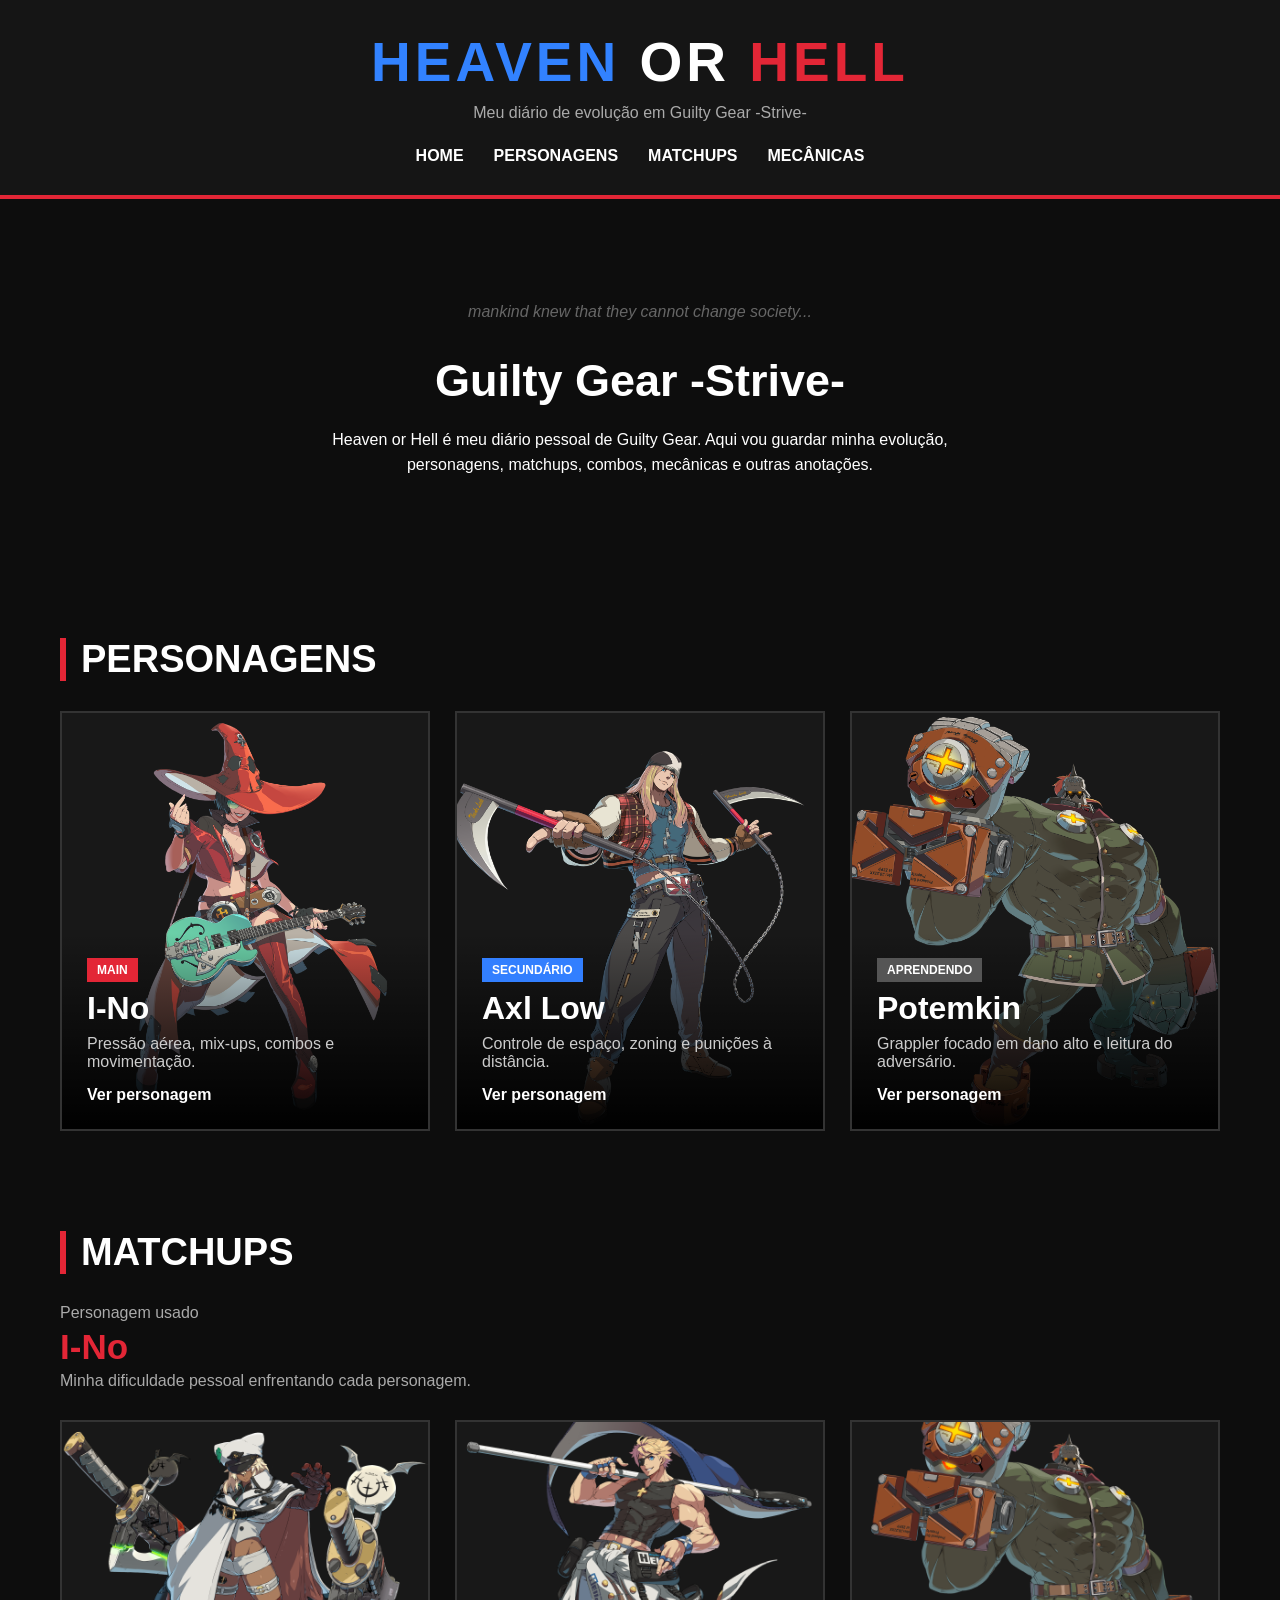
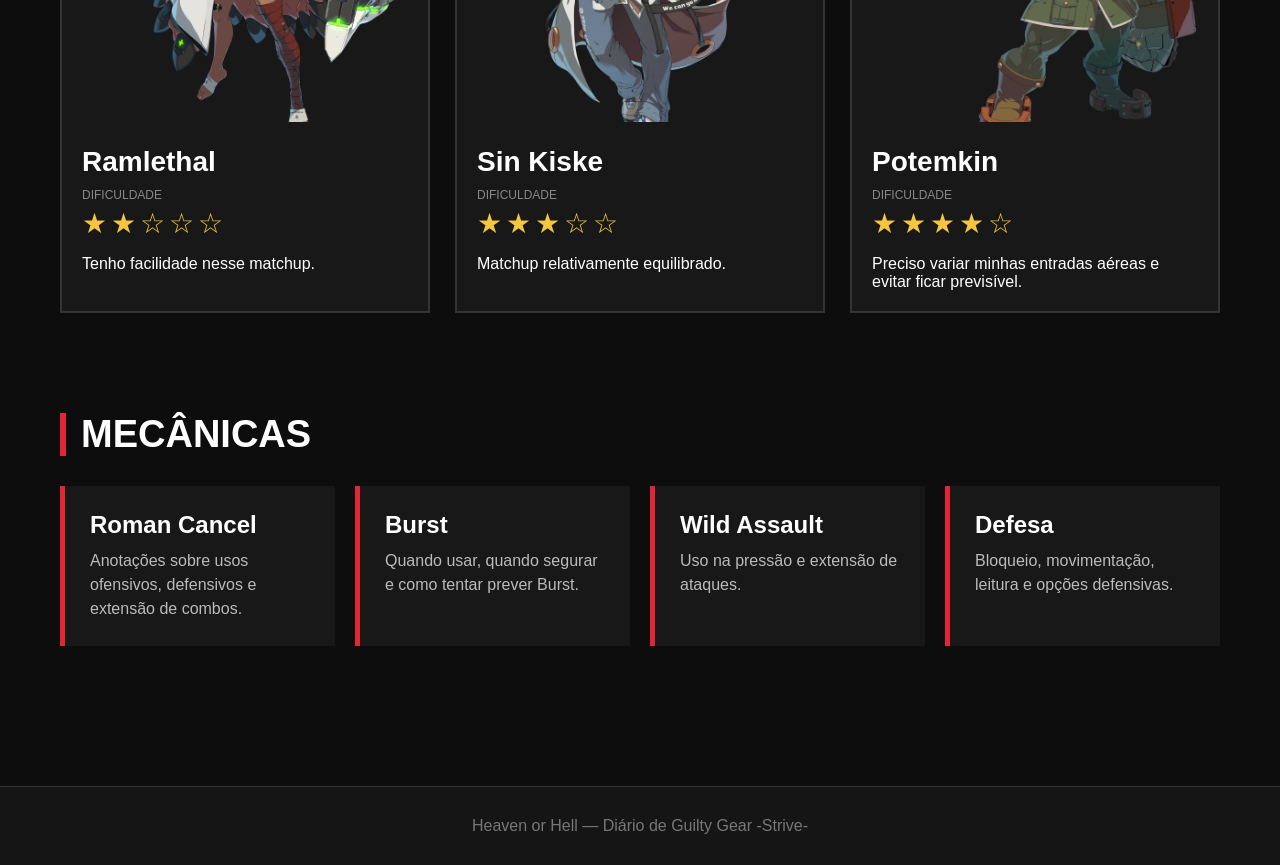
==== index.html @ 465502f7 "modelagem basica do site e favicon" ====
<!DOCTYPE html>
<html lang="pt-BR">

<head>
    <meta charset="UTF-8">
    <meta name="viewport" content="width=device-width, initial-scale=1.0">

    <title>Heaven or Hell</title>

    <link rel="stylesheet" href="style.css">
    <link rel="icon" type="image/svg+xml" href="favicon.svg">
</head>

<body>

    <header>

        <h1>
            <span class="heaven">Heaven</span>
            <span class="or">or</span>
            <span class="hell">Hell</span>
        </h1>

        <p class="subtitle">
            Meu diário de evolução em Guilty Gear -Strive-
        </p>

        <nav>
            <a href="#home">Home</a>
            <a href="#personagens">Personagens</a>
            <a href="#matchups">Matchups</a>
            <a href="#mecanicas">Mecânicas</a>
        </nav>

    </header>


    <main>

        <!-- HOME -->

        <section id="home" class="home">

            <p class="quote">
                mankind knew that they cannot change society...
            </p>

            <h2>Guilty Gear -Strive-</h2>

            <p>
                Heaven or Hell é meu diário pessoal de Guilty Gear.
                Aqui vou guardar minha evolução, personagens,
                matchups, combos, mecânicas e outras anotações.
            </p>

        </section>


        <!-- PERSONAGENS -->

        <section id="personagens">

            <h2 class="section-title">
                Personagens
            </h2>

            <div class="characters-grid">


                <!-- I-NO -->

                <article class="character-card">

                    <img src="characters/chara15_ino.png" alt="I-No">

                    <div class="character-info">

                        <span class="status main">
                            Main
                        </span>

                        <h3>I-No</h3>

                        <p>
                            Pressão aérea, mix-ups,
                            combos e movimentação.
                        </p>

                        <a href="I-no.html">
                            Ver personagem
                        </a>

                    </div>

                </article>


                <!-- AXL -->

                <article class="character-card">

                    <img src="characters/chara04_axl.png" alt="Axl Low">

                    <div class="character-info">

                        <span class="status secondary">
                            Secundário
                        </span>

                        <h3>Axl Low</h3>

                        <p>
                            Controle de espaço,
                            zoning e punições à distância.
                        </p>

                        <a href="#">
                            Ver personagem
                        </a>

                    </div>

                </article>


                <!-- POTEMKIN -->

                <article class="character-card">

                    <img src="characters/chara06_pot.png" alt="Potemkin">

                    <div class="character-info">

                        <span class="status learning">
                            Aprendendo
                        </span>

                        <h3>Potemkin</h3>

                        <p>
                            Grappler focado em dano alto
                            e leitura do adversário.
                        </p>

                        <a href="#">
                            Ver personagem
                        </a>

                    </div>

                </article>

            </div>

        </section>


        <!-- MATCHUPS -->

        <section id="matchups">

            <h2 class="section-title">
                Matchups
            </h2>

            <div class="matchup-header">

                <p>Personagem usado</p>

                <h3>I-No</h3>

                <p>
                    Minha dificuldade pessoal enfrentando
                    cada personagem.
                </p>

            </div>


            <div class="matchup-grid">


                <!-- RAMLETHAL -->

                <article class="matchup-card">

                    <img src="characters/chara10_ram.png" alt="Ramlethal">

                    <div class="matchup-info">

                        <h3>Ramlethal</h3>

                        <p class="difficulty-title">
                            Dificuldade
                        </p>

                        <div class="stars">
                            ★★☆☆☆
                        </div>

                        <p>
                            Tenho facilidade nesse matchup.
                        </p>

                    </div>

                </article>


                <!-- SIN -->

                <article class="matchup-card">

                    <img src="characters/chara22_sin.png" alt="Sin Kiske">

                    <div class="matchup-info">

                        <h3>Sin Kiske</h3>

                        <p class="difficulty-title">
                            Dificuldade
                        </p>

                        <div class="stars">
                            ★★★☆☆
                        </div>

                        <p>
                            Matchup relativamente equilibrado.
                        </p>

                    </div>

                </article>


                <!-- POTEMKIN -->

                <article class="matchup-card">

                    <img src="characters/chara06_pot.png" alt="Potemkin">

                    <div class="matchup-info">

                        <h3>Potemkin</h3>

                        <p class="difficulty-title">
                            Dificuldade
                        </p>

                        <div class="stars">
                            ★★★★☆
                        </div>

                        <p>
                            Preciso variar minhas entradas
                            aéreas e evitar ficar previsível.
                        </p>

                    </div>

                </article>

            </div>

        </section>


        <!-- MECÂNICAS -->

        <section id="mecanicas">

            <h2 class="section-title">
                Mecânicas
            </h2>


            <div class="mechanics-grid">

                <article class="mechanic-card">

                    <h3>Roman Cancel</h3>

                    <p>
                        Anotações sobre usos ofensivos,
                        defensivos e extensão de combos.
                    </p>

                </article>


                <article class="mechanic-card">

                    <h3>Burst</h3>

                    <p>
                        Quando usar, quando segurar
                        e como tentar prever Burst.
                    </p>

                </article>


                <article class="mechanic-card">

                    <h3>Wild Assault</h3>

                    <p>
                        Uso na pressão e extensão
                        de ataques.
                    </p>

                </article>


                <article class="mechanic-card">

                    <h3>Defesa</h3>

                    <p>
                        Bloqueio, movimentação,
                        leitura e opções defensivas.
                    </p>

                </article>

            </div>

        </section>

    </main>


    <footer>

        <p>
            Heaven or Hell — Diário de Guilty Gear -Strive-
        </p>

    </footer>

</body>

</html>
---- style.css ----
/* ===============================
   CONFIGURAÇÕES GERAIS
================================ */

* {
    margin: 0;
    padding: 0;
    box-sizing: border-box;
}


html {
    scroll-behavior: smooth;
}


body {
    background-color: #0d0d0d;

    color: white;

    font-family: Arial, Helvetica, sans-serif;
}


/* ===============================
   HEADER
================================ */

header {
    background-color: #151515;

    text-align: center;

    padding: 30px;

    border-bottom: 4px solid #e32636;
}


header h1 {
    font-size: 55px;

    text-transform: uppercase;

    letter-spacing: 4px;
}


.heaven {
    color: #3282ff;
}


.or {
    color: white;
}


.hell {
    color: #e32636;
}


.subtitle {
    color: #aaaaaa;

    margin-top: 10px;

    margin-bottom: 25px;
}


/* ===============================
   MENU
================================ */

nav {
    display: flex;

    justify-content: center;

    gap: 30px;
}


nav a {
    color: white;

    text-decoration: none;

    font-weight: bold;

    text-transform: uppercase;

    transition: 0.2s;
}


nav a:hover {
    color: #e32636;
}


/* ===============================
   MAIN
================================ */

main {
    max-width: 1200px;

    margin: auto;

    padding: 40px 20px;
}


section {
    margin-bottom: 100px;
}


.section-title {
    font-size: 38px;

    margin-bottom: 30px;

    text-transform: uppercase;

    border-left: 6px solid #e32636;

    padding-left: 15px;
}


/* ===============================
   HOME
================================ */

.home {
    text-align: center;

    padding: 60px 20px;
}


.home h2 {
    font-size: 45px;

    margin-bottom: 20px;
}


.home p {
    max-width: 700px;

    margin: auto;

    line-height: 1.6;
}


.quote {
    color: #666666;

    font-style: italic;

    margin-bottom: 30px !important;
}


/* ===============================
   PERSONAGENS
================================ */

.characters-grid {
    display: grid;

    grid-template-columns:
        repeat(auto-fit, minmax(250px, 1fr));

    gap: 25px;
}


.character-card {
    position: relative;

    height: 420px;

    overflow: hidden;

    background-color: #181818;

    border: 2px solid #333333;

    transition: 0.25s;
}


.character-card:hover {
    transform: translateY(-10px);

    border-color: #e32636;
}


.character-card img {
    width: 100%;

    height: 100%;

    object-fit: cover;

    transition: 0.3s;
}


.character-card:hover img {
    transform: scale(1.05);
}


.character-info {
    position: absolute;

    bottom: 0;

    width: 100%;

    padding: 25px;

    background: linear-gradient(
        transparent,
        rgba(0, 0, 0, 0.98)
    );
}


.character-info h3 {
    font-size: 32px;

    margin: 8px 0;
}


.character-info p {
    color: #cccccc;

    margin-bottom: 15px;
}


.character-info a {
    color: white;

    text-decoration: none;

    font-weight: bold;
}


.character-info a:hover {
    color: #e32636;
}


/* ===============================
   STATUS
================================ */

.status {
    display: inline-block;

    padding: 5px 10px;

    font-size: 12px;

    font-weight: bold;

    text-transform: uppercase;
}


.main {
    background-color: #e32636;
}


.secondary {
    background-color: #327fff;
}


.learning {
    background-color: #555555;
}


/* ===============================
   MATCHUPS
================================ */

.matchup-header {
    margin-bottom: 30px;
}


.matchup-header h3 {
    font-size: 35px;

    color: #e32636;
}


.matchup-header p {
    color: #aaaaaa;

    margin: 5px 0;
}


.matchup-grid {
    display: grid;

    grid-template-columns:
        repeat(auto-fit, minmax(230px, 1fr));

    gap: 25px;
}


.matchup-card {
    background-color: #181818;

    border: 2px solid #333333;

    overflow: hidden;

    transition: 0.2s;
}


.matchup-card:hover {
    transform: translateY(-8px);

    border-color: #e32636;
}


.matchup-card img {
    width: 100%;

    height: 300px;

    object-fit: cover;
}


.matchup-info {
    padding: 20px;
}


.matchup-info h3 {
    font-size: 28px;
}


.difficulty-title {
    margin-top: 10px;

    color: #888888;

    text-transform: uppercase;

    font-size: 12px;
}


.stars {
    font-size: 28px;

    letter-spacing: 4px;

    margin: 5px 0 15px;

    color: #f4c542;
}


/* ===============================
   MECÂNICAS
================================ */

.mechanics-grid {
    display: grid;

    grid-template-columns:
        repeat(auto-fit, minmax(240px, 1fr));

    gap: 20px;
}


.mechanic-card {
    background-color: #181818;

    padding: 25px;

    border-left: 5px solid #e32636;

    transition: 0.2s;
}


.mechanic-card:hover {
    transform: translateX(5px);
}


.mechanic-card h3 {
    font-size: 24px;

    margin-bottom: 10px;
}


.mechanic-card p {
    color: #bbbbbb;

    line-height: 1.5;
}


/* ===============================
   FOOTER
================================ */

footer {
    background-color: #151515;

    text-align: center;

    padding: 30px;

    color: #777777;

    border-top: 1px solid #333333;
}


/* ===============================
   CELULAR
================================ */

@media (max-width: 600px) {

    header h1 {
        font-size: 35px;
    }


    nav {
        flex-direction: column;

        gap: 10px;
    }


    .home h2 {
        font-size: 32px;
    }


    .section-title {
        font-size: 30px;
    }

}
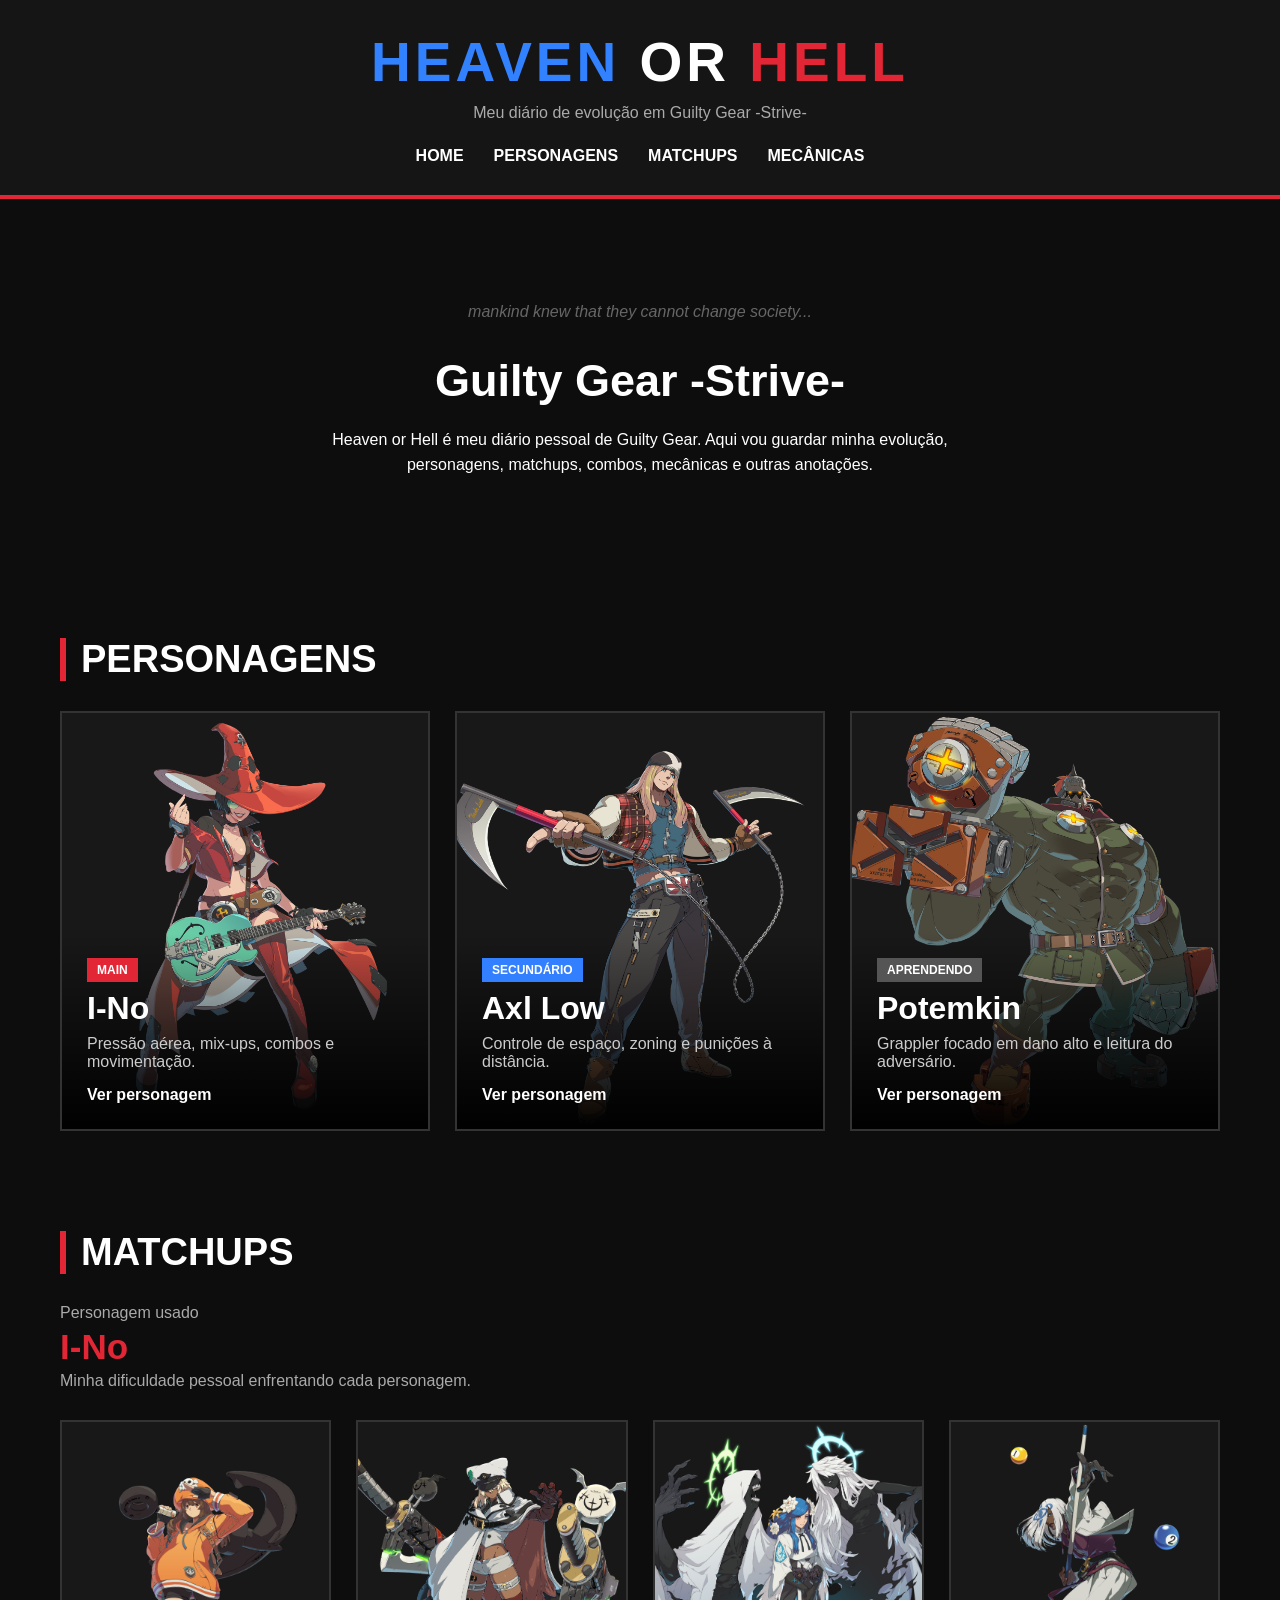
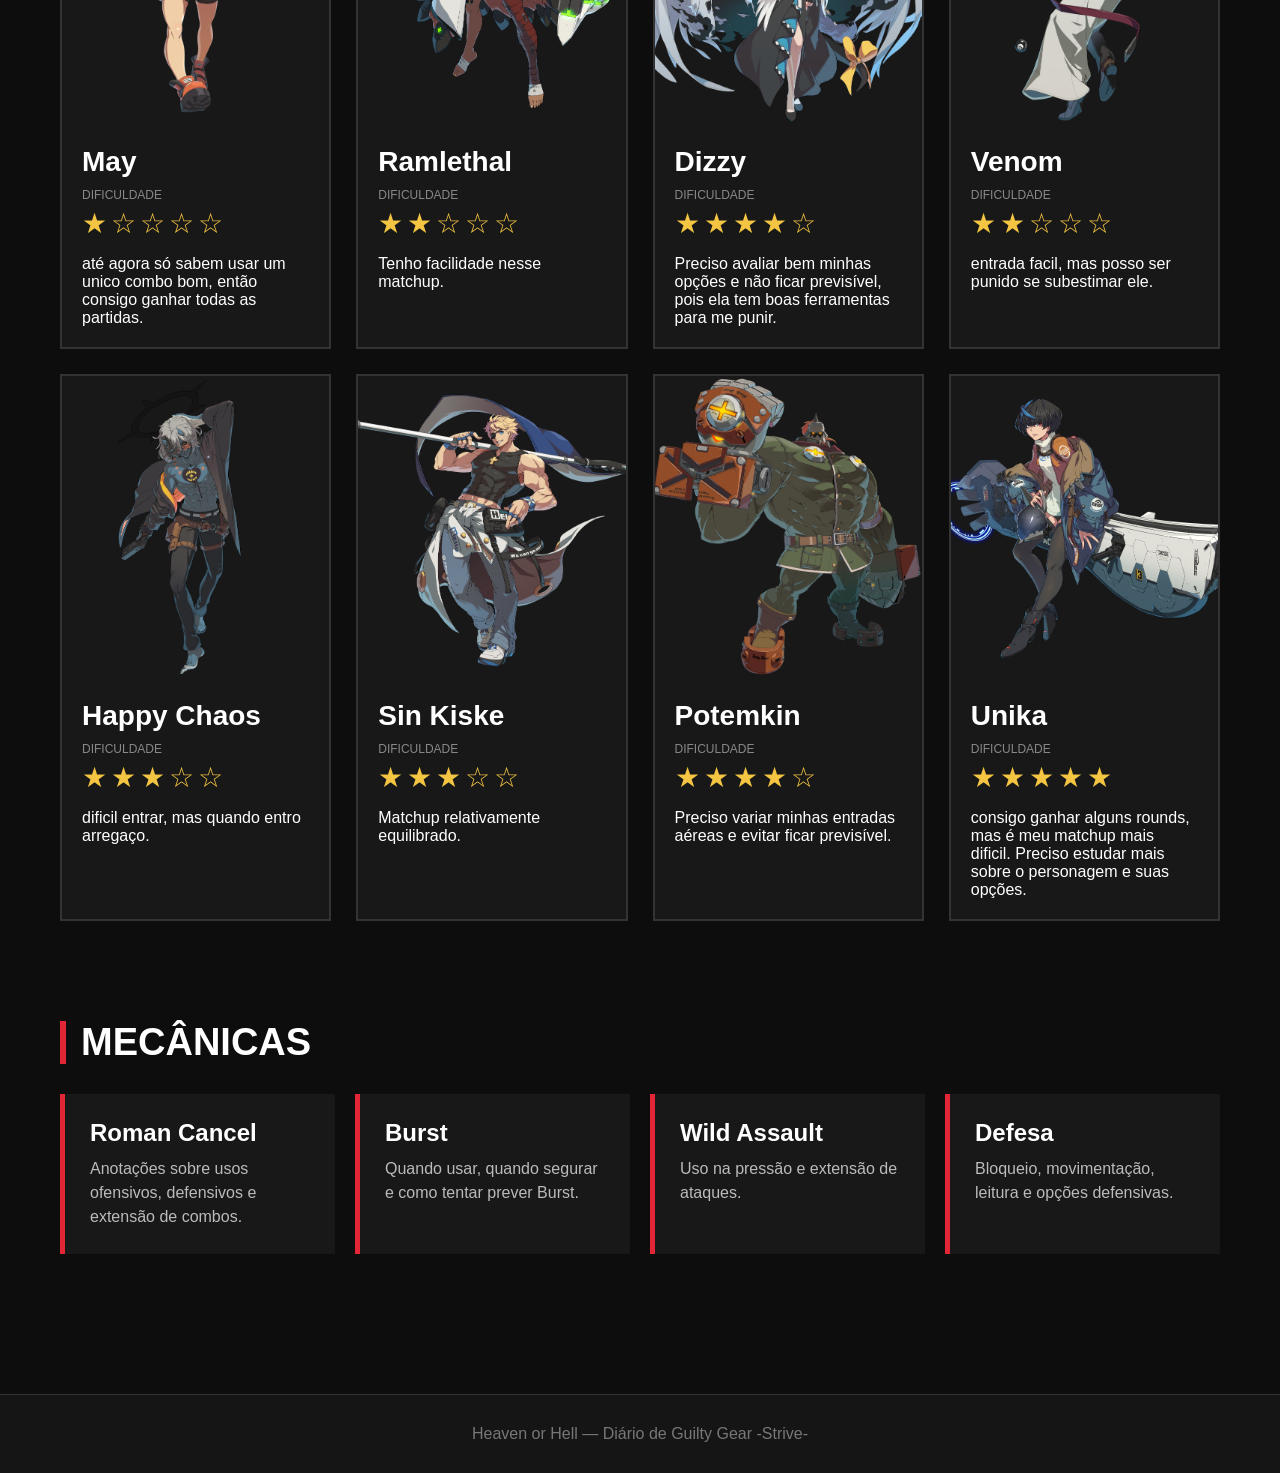
==== commit 43f56e53: "adicionado novos matchups" ====
--- a/index.html
+++ b/index.html
@@ -179,6 +179,32 @@
 
             <div class="matchup-grid">
 
+                
+                <!-- MAY -->
+
+                <article class="matchup-card">
+
+                    <img src="characters/chara03_may.png" alt="May">
+
+                    <div class="matchup-info">
+
+                        <h3>May</h3>
+
+                        <p class="difficulty-title">
+                            Dificuldade
+                        </p>
+
+                        <div class="stars">
+                            ★☆☆☆☆
+                        </div>
+
+                        <p>
+                            até agora só sabem usar um unico combo bom, então consigo ganhar todas as partidas.
+                        </p>
+
+                    </div>
+
+                </article>
 
                 <!-- RAMLETHAL -->
 
@@ -200,6 +226,86 @@
 
                         <p>
                             Tenho facilidade nesse matchup.
+                        </p>
+
+                    </div>
+
+                </article>
+
+                <!-- DIZZY -->
+
+                <article class="matchup-card">
+
+                    <img src="characters/chara29_dzy.png" alt="Dizzy">
+
+                    <div class="matchup-info">
+
+                        <h3>Dizzy</h3>
+
+                        <p class="difficulty-title">
+                            Dificuldade
+                        </p>
+
+                        <div class="stars">
+                            ★★★★☆
+                        </div>
+
+                        <p>
+                            Preciso avaliar bem minhas opções e não ficar previsível, pois ela tem boas ferramentas para me punir.
+                        </p>
+
+                    </div>
+
+                </article>
+
+
+                <!-- VENOM -->
+
+                <article class="matchup-card">
+
+                    <img src="characters/chara30_ven.png" alt="Venom">
+
+                    <div class="matchup-info">
+
+                        <h3>Venom</h3>
+
+                        <p class="difficulty-title">
+                            Dificuldade
+                        </p>
+
+                        <div class="stars">
+                            ★★☆☆☆
+                        </div>
+
+                        <p>
+                            entrada facil, mas posso ser punido se subestimar ele.
+                        </p>
+
+                    </div>
+
+                </article>
+
+
+                <!-- HAPPY CHAOS -->
+
+                <article class="matchup-card">
+
+                    <img src="characters/chara18_cos.png" alt="Happy Chaos">
+
+                    <div class="matchup-info">
+
+                        <h3>Happy Chaos</h3>
+
+                        <p class="difficulty-title">
+                            Dificuldade
+                        </p>
+
+                        <div class="stars">
+                            ★★★☆☆
+                        </div>
+
+                        <p>
+                            dificil entrar, mas quando entro arregaço.
                         </p>
 
                     </div>
@@ -255,6 +361,33 @@
                         <p>
                             Preciso variar minhas entradas
                             aéreas e evitar ficar previsível.
+                        </p>
+
+                    </div>
+
+                </article>
+
+
+                <!-- UNIKA -->
+
+                <article class="matchup-card">
+
+                    <img src="characters/chara31_uni.png" alt="Unika">
+
+                    <div class="matchup-info">
+
+                        <h3>Unika</h3>
+
+                        <p class="difficulty-title">
+                            Dificuldade
+                        </p>
+
+                        <div class="stars">
+                            ★★★★★
+                        </div>
+
+                        <p>
+                            consigo ganhar alguns rounds, mas é meu matchup mais dificil. Preciso estudar mais sobre o personagem e suas opções.
                         </p>
 
                     </div>
